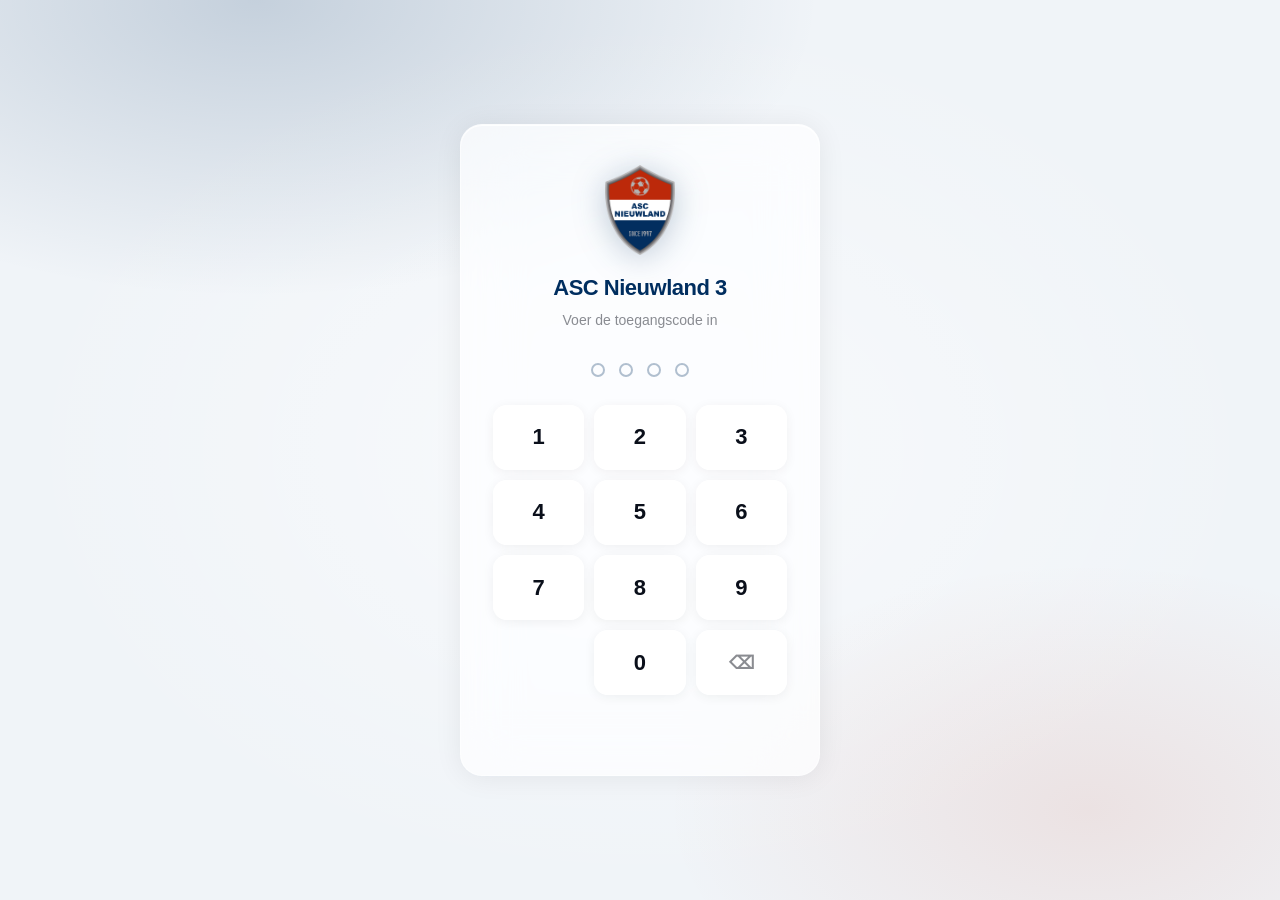
==== index.html @ e9def79f "Huisstijl: blauw/rood/wit kleurenschema + team logo" ====
<!DOCTYPE html>
<html lang="nl">
<head>
  <meta charset="UTF-8">
  <meta name="viewport" content="width=device-width, initial-scale=1.0, viewport-fit=cover">
  <meta name="robots" content="noindex">
  <meta name="theme-color" content="#1a6b38">
  <title>Dashboard — ASC Nieuwland 3</title>
  <link rel="icon" href="data:image/svg+xml,<svg xmlns='http://www.w3.org/2000/svg' viewBox='0 0 100 100'><text y='.9em' font-size='90'>⚽</text></svg>">
  <link rel="stylesheet" href="css/style.css">
</head>
<body>
  <div class="wrap">
    <!-- Header -->
    <div class="pagina-header">
      <div>
        <div class="pagina-titel">Dashboard</div>
        <div class="pagina-ondertitel" id="dash-datum">Laden…</div>
      </div>
      <button class="btn btn-glas btn-sm" id="uitlog-btn" title="Uitloggen">🔒 Uitloggen</button>
    </div>

    <!-- Team header kaart -->
    <div class="glass-kaart dash-header">
      <div class="dash-header-rij">
        <div>
          <div class="dash-team-naam">ASC Nieuwland 3</div>
          <div style="font-size:13px;color:var(--inkt-zacht);margin-top:4px">Seizoen 2024/2025 · Zondag amateurs</div>
        </div>
        <div class="dash-badge"><img src="img/logo.png" alt="ASC Nieuwland" /></div>
      </div>
    </div>

    <!-- Snelle stats -->
    <div class="sectie-label">Seizoensoverzicht</div>
    <div class="stat-rij" id="snelle-stats">
      <div class="stat-pill"><div class="skeleton" style="height:32px;width:40px;margin:0 auto 8px"></div><div class="skeleton" style="height:10px;width:60px;margin:0 auto"></div></div>
      <div class="stat-pill"><div class="skeleton" style="height:32px;width:40px;margin:0 auto 8px"></div><div class="skeleton" style="height:10px;width:60px;margin:0 auto"></div></div>
      <div class="stat-pill"><div class="skeleton" style="height:32px;width:40px;margin:0 auto 8px"></div><div class="skeleton" style="height:10px;width:60px;margin:0 auto"></div></div>
    </div>

    <!-- Volgende wedstrijd -->
    <div class="sectie-label">Volgende wedstrijd</div>
    <div class="glass-kaart" id="volgende-wedstrijd">
      <div class="skeleton skeleton-kaart" style="margin:0;height:120px;border-radius:22px"></div>
    </div>

    <!-- Laatste uitslag -->
    <div class="sectie-label">Laatste uitslag</div>
    <div class="glass-kaart" id="laatste-uitslag">
      <div class="skeleton skeleton-kaart" style="margin:0;height:100px;border-radius:22px"></div>
    </div>

    <!-- Stand positie -->
    <div class="sectie-label">Klassering</div>
    <div class="glass-kaart" id="stand-positie">
      <div class="skeleton skeleton-kaart" style="margin:0;height:80px;border-radius:22px"></div>
    </div>

    <!-- Volgende training -->
    <div class="sectie-label">Volgende training</div>
    <div class="glass-kaart" id="volgende-training">
      <div class="skeleton skeleton-kaart" style="margin:0;height:80px;border-radius:22px"></div>
    </div>

    <!-- Snelkoppelingen -->
    <div class="sectie-label">Ga naar</div>
    <div style="display:grid;grid-template-columns:1fr 1fr;gap:10px;margin-bottom:20px">
      <a href="wedstrijden.html" class="glass-kaart klikbaar" style="padding:18px;display:flex;align-items:center;gap:12px;text-decoration:none">
        <span style="font-size:28px">⚽</span>
        <div>
          <div style="font-weight:700;font-size:15px;color:var(--inkt)">Wedstrijden</div>
          <div style="font-size:12px;color:var(--inkt-zacht)">Agenda & uitslagen</div>
        </div>
      </a>
      <a href="spelers.html" class="glass-kaart klikbaar" style="padding:18px;display:flex;align-items:center;gap:12px;text-decoration:none">
        <span style="font-size:28px">👥</span>
        <div>
          <div style="font-weight:700;font-size:15px;color:var(--inkt)">Spelers</div>
          <div style="font-size:12px;color:var(--inkt-zacht)">Selectie & stats</div>
        </div>
      </a>
      <a href="opstelling.html" class="glass-kaart klikbaar" style="padding:18px;display:flex;align-items:center;gap:12px;text-decoration:none">
        <span style="font-size:28px">📋</span>
        <div>
          <div style="font-weight:700;font-size:15px;color:var(--inkt)">Opstelling</div>
          <div style="font-size:12px;color:var(--inkt-zacht)">Formatie & veld</div>
        </div>
      </a>
      <a href="training.html" class="glass-kaart klikbaar" style="padding:18px;display:flex;align-items:center;gap:12px;text-decoration:none">
        <span style="font-size:28px">🏃</span>
        <div>
          <div style="font-weight:700;font-size:15px;color:var(--inkt)">Training</div>
          <div style="font-size:12px;color:var(--inkt-zacht)">Sessies & aanwezigheid</div>
        </div>
      </a>
    </div>
  </div>

  <script src="js/config.js"></script>
  <script src="js/auth.js"></script>
  <script>controleerAuth();</script>
  <script src="js/nav.js"></script>
  <script src="js/dashboard.js"></script>
</body>
</html>
---- css/style.css ----
/* ============================================================
   ASC Nieuwland 3 — iOS 26 Liquid Glass Design System
   Huisstijl: Blauw #002E5F · Rood #BD2B0B · Wit #FFFFFF
   ============================================================ */

/* ── Custom Properties ─────────────────────────────────────── */
:root {
  --blauw:        #002E5F;
  --blauw-licht:  #0d4a8a;
  --blauw-zacht:  rgba(0,46,95,0.10);
  --rood:         #BD2B0B;
  --rood-zacht:   rgba(189,43,11,0.10);
  --inkt:         #0a0f1a;
  --inkt-zacht:   rgba(10,15,26,0.48);
  --inkt-fijn:    rgba(10,15,26,0.28);
  --papier:       #f0f4f8;
  --glas:         rgba(255,255,255,0.70);
  --glas-rand:    rgba(255,255,255,0.52);
  --lijn:         rgba(10,15,26,0.10);
  --radius:       22px;
  --radius-sm:    14px;
  --radius-pill:  99px;
  --schaduw:      0 2px 28px rgba(0,0,0,0.07), inset 0 1px 0 rgba(255,255,255,0.9);
  --schaduw-hover:0 6px 36px rgba(0,0,0,0.13), inset 0 1px 0 rgba(255,255,255,0.95);
  --schaduw-diep: 0 12px 48px rgba(0,0,0,0.18), inset 0 1px 0 rgba(255,255,255,0.95);
  --transition:   0.2s ease;
  --font:         -apple-system, BlinkMacSystemFont, "SF Pro Display", "Helvetica Neue", sans-serif;
}

/* ── Reset & Base ───────────────────────────────────────────── */
*, *::before, *::after { box-sizing: border-box; margin: 0; padding: 0; }

html { font-size: 16px; -webkit-text-size-adjust: 100%; }

body {
  font-family: var(--font);
  color: var(--inkt);
  background-color: var(--papier);
  background-image:
    radial-gradient(ellipse 80% 60% at 20% 0%,   rgba(0,46,95,0.18) 0%, transparent 55%),
    radial-gradient(ellipse 60% 50% at 85% 90%,  rgba(189,43,11,0.09) 0%, transparent 55%),
    radial-gradient(ellipse 70% 70% at 50% 50%,  rgba(255,255,255,0.55) 0%, transparent 70%);
  background-attachment: fixed;
  background-size: cover;
  min-height: 100vh;
  padding-bottom: 100px;
  line-height: 1.5;
  -webkit-font-smoothing: antialiased;
}

a { color: inherit; text-decoration: none; }
button { font-family: var(--font); cursor: pointer; border: none; background: none; }
input, select, textarea { font-family: var(--font); }
img { max-width: 100%; display: block; }

/* ── Page Wrap & Animation ──────────────────────────────────── */
.wrap {
  max-width: 600px;
  margin: 0 auto;
  padding: 0 16px;
  animation: pagina-in 0.35s ease both;
}

@keyframes pagina-in {
  from { opacity: 0; transform: translateY(12px); }
  to   { opacity: 1; transform: none; }
}

/* ── Glass Card ─────────────────────────────────────────────── */
.glass-kaart {
  background: var(--glas);
  backdrop-filter: blur(28px) saturate(180%);
  -webkit-backdrop-filter: blur(28px) saturate(180%);
  border: 1px solid var(--glas-rand);
  border-radius: var(--radius);
  box-shadow: var(--schaduw);
  transition: box-shadow var(--transition), transform var(--transition);
  overflow: hidden;
}

.glass-kaart:active { transform: scale(0.98); }
.glass-kaart.klikbaar { cursor: pointer; }
.glass-kaart.klikbaar:hover { box-shadow: var(--schaduw-hover); }
.glass-kaart.klikbaar:active { transform: scale(0.96); }

/* ── Page Header ─────────────────────────────────────────────── */
.pagina-header {
  padding: 20px 0 8px;
  display: flex;
  align-items: center;
  justify-content: space-between;
  gap: 12px;
}

.pagina-titel {
  font-size: 28px;
  font-weight: 700;
  letter-spacing: -0.5px;
  color: var(--inkt);
  line-height: 1.1;
}

.pagina-ondertitel {
  font-size: 14px;
  color: var(--inkt-zacht);
  margin-top: 2px;
}

/* ── Section Label ──────────────────────────────────────────── */
.sectie-label {
  font-size: 11px;
  font-weight: 700;
  letter-spacing: 0.8px;
  text-transform: uppercase;
  color: var(--inkt-zacht);
  margin: 20px 0 8px 4px;
}

/* ── Tab Bar (bottom nav) ───────────────────────────────────── */
.tab-bar {
  position: fixed;
  bottom: 20px;
  left: 50%;
  transform: translateX(-50%);
  z-index: 1000;
  display: flex;
  align-items: center;
  gap: 0;
  padding: 10px 8px;
  background: rgba(255,255,255,0.82);
  backdrop-filter: blur(32px) saturate(200%);
  -webkit-backdrop-filter: blur(32px) saturate(200%);
  border: 1px solid rgba(255,255,255,0.80);
  border-radius: var(--radius-pill);
  box-shadow: 0 4px 32px rgba(0,0,0,0.14), inset 0 1px 0 rgba(255,255,255,0.95);
  min-width: 340px;
  max-width: calc(100vw - 32px);
}

.tab-item {
  flex: 1;
  display: flex;
  flex-direction: column;
  align-items: center;
  gap: 2px;
  padding: 6px 10px;
  border-radius: var(--radius-pill);
  cursor: pointer;
  transition: transform var(--transition), background var(--transition);
  text-decoration: none;
  color: var(--inkt-zacht);
  min-width: 52px;
}

.tab-item:active { transform: scale(0.90); }

.tab-item.actief {
  color: var(--blauw);
  transform: scale(1.06);
}

.tab-item .tab-icon {
  font-size: 22px;
  line-height: 1;
}

.tab-item .tab-label {
  font-size: 9px;
  font-weight: 600;
  letter-spacing: 0.2px;
  white-space: nowrap;
}

/* ── Pill Badge ─────────────────────────────────────────────── */
.badge {
  display: inline-flex;
  align-items: center;
  padding: 3px 10px;
  border-radius: var(--radius-pill);
  font-size: 11px;
  font-weight: 700;
  letter-spacing: 0.3px;
  white-space: nowrap;
}

.badge-blauw  { background: rgba(0,46,95,0.12);     color: var(--blauw); }
.badge-groen  { background: rgba(0,46,95,0.12);     color: var(--blauw); }
.badge-geel   { background: rgba(200,140,0,0.14);   color: #8a5f00; }
.badge-rood   { background: rgba(189,43,11,0.12);   color: var(--rood); }
.badge-grijs  { background: rgba(10,15,26,0.08);    color: var(--inkt-zacht); }
.badge-wit    { background: rgba(255,255,255,0.7);  color: var(--inkt); border: 1px solid var(--lijn); }

/* W/D/L result badges */
.badge-winst  { background: rgba(0,46,95,0.88);     color: #fff; }
.badge-gelijk { background: rgba(120,120,130,0.75); color: #fff; }
.badge-verlies{ background: rgba(189,43,11,0.88);   color: #fff; }

/* ── Buttons ────────────────────────────────────────────────── */
.btn {
  display: inline-flex;
  align-items: center;
  justify-content: center;
  gap: 6px;
  padding: 12px 24px;
  border-radius: var(--radius-pill);
  font-size: 15px;
  font-weight: 600;
  cursor: pointer;
  border: none;
  transition: transform var(--transition), box-shadow var(--transition), opacity var(--transition);
  letter-spacing: -0.1px;
}
.btn:active { transform: scale(0.96); }

.btn-primair {
  background: linear-gradient(135deg, var(--blauw-licht), var(--blauw));
  color: #fff;
  box-shadow: 0 4px 20px rgba(0,46,95,0.35);
}
.btn-primair:hover { box-shadow: 0 6px 28px rgba(0,46,95,0.45); }

.btn-glas {
  background: var(--glas);
  color: var(--blauw);
  border: 1px solid var(--glas-rand);
  backdrop-filter: blur(20px);
  box-shadow: var(--schaduw);
}

.btn-gevaar {
  background: rgba(189,43,11,0.90);
  color: #fff;
  box-shadow: 0 4px 20px rgba(189,43,11,0.3);
}

.btn-sm {
  padding: 7px 14px;
  font-size: 13px;
}

.btn-icon {
  width: 36px;
  height: 36px;
  padding: 0;
  border-radius: var(--radius-sm);
  font-size: 16px;
  background: var(--glas);
  border: 1px solid var(--lijn);
  color: var(--inkt-zacht);
  box-shadow: 0 1px 8px rgba(0,0,0,0.05);
}

/* Floating action button */
.fab {
  position: fixed;
  bottom: 100px;
  right: 20px;
  width: 56px;
  height: 56px;
  border-radius: 50%;
  background: linear-gradient(135deg, var(--blauw-licht), var(--blauw));
  color: #fff;
  font-size: 24px;
  display: flex;
  align-items: center;
  justify-content: center;
  box-shadow: 0 6px 24px rgba(0,46,95,0.42);
  cursor: pointer;
  border: none;
  z-index: 100;
  transition: transform var(--transition), box-shadow var(--transition);
}
.fab:hover { box-shadow: 0 10px 32px rgba(0,46,95,0.52); }
.fab:active { transform: scale(0.92); }

/* ── Tab Switcher ───────────────────────────────────────────── */
.tab-switcher {
  display: flex;
  gap: 6px;
  padding: 4px;
  background: rgba(10,15,26,0.06);
  border-radius: var(--radius-pill);
  margin: 12px 0;
}

.tab-switch-item {
  flex: 1;
  padding: 8px 16px;
  border-radius: var(--radius-pill);
  font-size: 14px;
  font-weight: 600;
  text-align: center;
  cursor: pointer;
  border: none;
  background: transparent;
  color: var(--inkt-zacht);
  transition: all var(--transition);
}

.tab-switch-item.actief {
  background: #fff;
  color: var(--blauw);
  box-shadow: 0 2px 12px rgba(0,0,0,0.10);
}

/* ── Skeleton Loaders ───────────────────────────────────────── */
.skeleton {
  background: linear-gradient(90deg,
    rgba(0,46,95,0.06) 25%,
    rgba(0,46,95,0.10) 50%,
    rgba(0,46,95,0.06) 75%);
  background-size: 200% 100%;
  animation: skeleton-shine 1.6s ease infinite;
  border-radius: var(--radius-sm);
}

@keyframes skeleton-shine {
  0%   { background-position: 200% 0; }
  100% { background-position: -200% 0; }
}

.skeleton-kaart {
  height: 90px;
  margin-bottom: 12px;
  border-radius: var(--radius);
}

.skeleton-rij {
  height: 22px;
  margin-bottom: 10px;
  border-radius: var(--radius-sm);
}

.skeleton-tekst { height: 16px; border-radius: 8px; }

/* ── Empty State ────────────────────────────────────────────── */
.leeg-staat {
  text-align: center;
  padding: 48px 24px;
  color: var(--inkt-zacht);
}
.leeg-staat .leeg-icoon { font-size: 48px; margin-bottom: 12px; }
.leeg-staat .leeg-tekst { font-size: 16px; font-weight: 500; margin-bottom: 6px; }
.leeg-staat .leeg-sub   { font-size: 14px; opacity: 0.7; }

/* ── Form Elements ──────────────────────────────────────────── */
.formulier-groep {
  display: flex;
  flex-direction: column;
  gap: 6px;
  margin-bottom: 16px;
}

.formulier-label {
  font-size: 12px;
  font-weight: 700;
  letter-spacing: 0.5px;
  text-transform: uppercase;
  color: var(--inkt-zacht);
}

.formulier-input,
.formulier-select,
.formulier-textarea {
  width: 100%;
  padding: 12px 16px;
  border-radius: var(--radius-sm);
  border: 1px solid var(--lijn);
  background: rgba(255,255,255,0.80);
  font-size: 15px;
  color: var(--inkt);
  outline: none;
  transition: border-color var(--transition), box-shadow var(--transition);
  -webkit-appearance: none;
  appearance: none;
}

.formulier-input:focus,
.formulier-select:focus,
.formulier-textarea:focus {
  border-color: var(--blauw);
  box-shadow: 0 0 0 3px rgba(0,46,95,0.15);
}

.formulier-textarea {
  resize: vertical;
  min-height: 80px;
}

.formulier-select {
  background-image: url("data:image/svg+xml,%3Csvg xmlns='http://www.w3.org/2000/svg' width='12' height='8' viewBox='0 0 12 8'%3E%3Cpath d='M1 1l5 5 5-5' stroke='%230a0f1a' stroke-width='1.5' fill='none' stroke-linecap='round'/%3E%3C/svg%3E");
  background-repeat: no-repeat;
  background-position: right 14px center;
  padding-right: 36px;
}

/* ── Modal / Bottom Sheet ───────────────────────────────────── */
.modal-overlay {
  position: fixed;
  inset: 0;
  background: rgba(0,0,0,0.40);
  backdrop-filter: blur(4px);
  z-index: 500;
  display: flex;
  align-items: flex-end;
  justify-content: center;
  padding: 0;
  opacity: 0;
  transition: opacity 0.25s ease;
  pointer-events: none;
}

.modal-overlay.open {
  opacity: 1;
  pointer-events: all;
}

.modal-sheet {
  width: 100%;
  max-width: 600px;
  background: rgba(240,244,248,0.96);
  backdrop-filter: blur(40px) saturate(200%);
  -webkit-backdrop-filter: blur(40px) saturate(200%);
  border: 1px solid rgba(255,255,255,0.70);
  border-radius: var(--radius) var(--radius) 0 0;
  box-shadow: 0 -8px 48px rgba(0,0,0,0.16);
  padding: 0 0 env(safe-area-inset-bottom, 16px);
  transform: translateY(100%);
  transition: transform 0.35s cubic-bezier(0.34,1.20,0.64,1);
  max-height: 92vh;
  overflow-y: auto;
}

.modal-overlay.open .modal-sheet {
  transform: translateY(0);
}

.modal-handel {
  width: 36px;
  height: 4px;
  background: rgba(10,15,26,0.18);
  border-radius: 2px;
  margin: 12px auto 0;
}

.modal-hoofd {
  padding: 16px 20px;
  border-bottom: 1px solid var(--lijn);
  display: flex;
  align-items: center;
  justify-content: space-between;
}

.modal-titel {
  font-size: 17px;
  font-weight: 700;
  color: var(--inkt);
}

.modal-inhoud {
  padding: 20px;
}

.modal-voet {
  padding: 12px 20px;
  display: flex;
  gap: 10px;
  border-top: 1px solid var(--lijn);
}

.modal-sluiten {
  width: 30px;
  height: 30px;
  border-radius: 50%;
  background: rgba(10,15,26,0.08);
  border: none;
  cursor: pointer;
  font-size: 16px;
  display: flex;
  align-items: center;
  justify-content: center;
  color: var(--inkt-zacht);
}

/* ── Dashboard Specific ─────────────────────────────────────── */
.dash-header {
  padding: 24px 20px;
  display: flex;
  flex-direction: column;
  gap: 4px;
}

.dash-team-naam {
  font-size: 22px;
  font-weight: 800;
  color: var(--blauw);
  letter-spacing: -0.5px;
}

.dash-datum {
  font-size: 14px;
  color: var(--inkt-zacht);
}

.dash-badge {
  width: 52px;
  height: 52px;
  border-radius: 50%;
  border: 2px solid rgba(0,46,95,0.15);
  overflow: hidden;
  flex-shrink: 0;
  background: #fff;
}

.dash-badge img {
  width: 100%;
  height: 100%;
  object-fit: contain;
}

.dash-header-rij {
  display: flex;
  align-items: center;
  justify-content: space-between;
}

/* Next match card */
.volgende-wedstrijd {
  padding: 20px;
  display: flex;
  flex-direction: column;
  gap: 10px;
}

.volgende-wedstrijd .tegenstander {
  font-size: 20px;
  font-weight: 700;
  color: var(--inkt);
}

.volgende-wedstrijd .countdown {
  font-size: 36px;
  font-weight: 800;
  color: var(--blauw);
  line-height: 1;
}

.volgende-wedstrijd .countdown-label {
  font-size: 12px;
  color: var(--inkt-zacht);
  font-weight: 600;
  letter-spacing: 0.5px;
}

/* Stat pills row */
.stat-rij {
  display: grid;
  grid-template-columns: repeat(3, 1fr);
  gap: 10px;
  margin-bottom: 12px;
}

.stat-pill {
  background: var(--glas);
  backdrop-filter: blur(20px) saturate(160%);
  -webkit-backdrop-filter: blur(20px) saturate(160%);
  border: 1px solid var(--glas-rand);
  border-radius: var(--radius-sm);
  box-shadow: var(--schaduw);
  padding: 14px 12px;
  text-align: center;
}

.stat-pill .stat-getal {
  font-size: 28px;
  font-weight: 800;
  color: var(--blauw);
  line-height: 1;
}

.stat-pill .stat-label {
  font-size: 10px;
  font-weight: 600;
  color: var(--inkt-zacht);
  text-transform: uppercase;
  letter-spacing: 0.5px;
  margin-top: 4px;
}

/* Stand positie */
.positie-kaart {
  padding: 20px;
  display: flex;
  align-items: center;
  gap: 16px;
}

.positie-getal {
  font-size: 52px;
  font-weight: 900;
  color: var(--blauw);
  line-height: 1;
  letter-spacing: -2px;
}

.positie-info .label {
  font-size: 12px;
  color: var(--inkt-zacht);
  font-weight: 600;
  text-transform: uppercase;
  letter-spacing: 0.5px;
}

.positie-info .team {
  font-size: 16px;
  font-weight: 700;
  color: var(--inkt);
  margin-top: 2px;
}

/* Score display */
.score-groot {
  font-size: 42px;
  font-weight: 900;
  letter-spacing: -1px;
  color: var(--inkt);
  line-height: 1;
}

/* ── Match Cards (wedstrijden) ───────────────────────────────── */
.wedstrijd-kaart {
  padding: 16px;
  display: flex;
  align-items: center;
  gap: 14px;
  margin-bottom: 10px;
  cursor: pointer;
  position: relative;
}

.wedstrijd-datum-blok {
  display: flex;
  flex-direction: column;
  align-items: center;
  min-width: 40px;
  flex-shrink: 0;
}

.wedstrijd-datum-dag  { font-size: 22px; font-weight: 800; color: var(--blauw); line-height: 1; }
.wedstrijd-datum-mnd  { font-size: 10px; font-weight: 700; text-transform: uppercase; color: var(--inkt-zacht); letter-spacing: 0.5px; }

.wedstrijd-midden {
  flex: 1;
  min-width: 0;
}

.wedstrijd-teams {
  font-size: 15px;
  font-weight: 700;
  color: var(--inkt);
  white-space: nowrap;
  overflow: hidden;
  text-overflow: ellipsis;
}

.wedstrijd-locatie {
  font-size: 12px;
  color: var(--inkt-zacht);
  margin-top: 4px;
  display: flex;
  align-items: center;
  gap: 4px;
}

.wedstrijd-rechts {
  display: flex;
  flex-direction: column;
  align-items: center;
  gap: 6px;
  flex-shrink: 0;
}

.wedstrijd-score {
  font-size: 20px;
  font-weight: 800;
  color: var(--inkt);
  line-height: 1;
  white-space: nowrap;
}

.wedstrijd-tijd {
  font-size: 14px;
  font-weight: 700;
  color: var(--blauw);
}

.wedstrijd-bewerk {
  position: absolute;
  top: 10px;
  right: 10px;
  width: 28px;
  height: 28px;
  border-radius: 8px;
  background: rgba(10,15,26,0.06);
  border: 1px solid var(--lijn);
  cursor: pointer;
  font-size: 13px;
  display: flex;
  align-items: center;
  justify-content: center;
  color: var(--inkt-zacht);
  transition: all var(--transition);
}
.wedstrijd-bewerk:hover { background: var(--blauw-zacht); color: var(--blauw); }

/* ── Player Cards (spelers) ─────────────────────────────────── */
.spelers-grid {
  display: grid;
  grid-template-columns: 1fr 1fr;
  gap: 12px;
}

.speler-kaart {
  padding: 16px;
  position: relative;
  cursor: pointer;
  min-height: 140px;
  display: flex;
  flex-direction: column;
  justify-content: space-between;
}

.speler-rugnummer {
  position: absolute;
  top: 12px;
  right: 14px;
  font-size: 32px;
  font-weight: 900;
  line-height: 1;
  letter-spacing: -1px;
  color: rgba(0,46,95,0.14);
}

.speler-foto {
  width: 52px;
  height: 52px;
  border-radius: 50%;
  object-fit: cover;
  border: 2px solid rgba(0,46,95,0.25);
  margin-bottom: 8px;
}

.speler-foto-placeholder {
  width: 52px;
  height: 52px;
  border-radius: 50%;
  background: var(--blauw-zacht);
  display: flex;
  align-items: center;
  justify-content: center;
  font-size: 22px;
  margin-bottom: 8px;
  border: 2px solid rgba(0,46,95,0.15);
}

.speler-naam {
  font-size: 15px;
  font-weight: 700;
  color: var(--inkt);
  margin-bottom: 4px;
  line-height: 1.2;
}

.speler-stats {
  display: flex;
  gap: 8px;
  margin-top: 8px;
  flex-wrap: wrap;
}

.speler-stat {
  font-size: 11px;
  color: var(--inkt-zacht);
  display: flex;
  align-items: center;
  gap: 2px;
  font-weight: 600;
}

.speler-positie-badge {
  display: inline-flex;
  align-items: center;
  padding: 2px 8px;
  border-radius: var(--radius-pill);
  font-size: 10px;
  font-weight: 800;
  letter-spacing: 0.5px;
  text-transform: uppercase;
}

.pos-GK  { background: rgba(200,140,0,0.15);   color: #8a5f00; }
.pos-DEF { background: rgba(0,46,95,0.14);      color: var(--blauw); }
.pos-MID { background: rgba(0,46,95,0.08);      color: var(--blauw-licht); }
.pos-AAN { background: rgba(189,43,11,0.12);    color: var(--rood); }

/* Player detail modal */
.speler-detail {
  display: flex;
  align-items: center;
  gap: 16px;
  margin-bottom: 20px;
}

.speler-detail-foto {
  width: 72px;
  height: 72px;
  border-radius: 50%;
  object-fit: cover;
  border: 3px solid rgba(0,46,95,0.25);
  flex-shrink: 0;
}

.speler-detail-naam {
  font-size: 22px;
  font-weight: 800;
  color: var(--inkt);
  line-height: 1.1;
}

.speler-stats-grid {
  display: grid;
  grid-template-columns: repeat(3, 1fr);
  gap: 10px;
  margin-bottom: 20px;
}

.speler-stat-kaart {
  background: var(--blauw-zacht);
  border-radius: var(--radius-sm);
  padding: 12px;
  text-align: center;
}

.speler-stat-kaart .getal {
  font-size: 24px;
  font-weight: 800;
  color: var(--blauw);
}

.speler-stat-kaart .label {
  font-size: 10px;
  color: var(--inkt-zacht);
  font-weight: 600;
  text-transform: uppercase;
  letter-spacing: 0.5px;
  margin-top: 2px;
}

/* ── Opstelling (Formation Pitch) ───────────────────────────── */
.veld-container {
  position: relative;
  width: 100%;
  aspect-ratio: 0.65;
  border-radius: var(--radius);
  overflow: hidden;
  background: repeating-linear-gradient(
    to bottom,
    #2d7a3e 0px,
    #2d7a3e 40px,
    #2a7240 40px,
    #2a7240 80px
  );
  box-shadow: var(--schaduw);
  margin: 12px 0;
}

.veld-svg {
  position: absolute;
  inset: 0;
  width: 100%;
  height: 100%;
  pointer-events: none;
}

.speler-positie {
  position: absolute;
  transform: translate(-50%, -50%);
  display: flex;
  flex-direction: column;
  align-items: center;
  gap: 3px;
  cursor: pointer;
  z-index: 10;
  transition: transform var(--transition);
}

.speler-positie:active { transform: translate(-50%, -50%) scale(0.90); }

.speler-cirkel {
  width: 40px;
  height: 40px;
  border-radius: 50%;
  background: rgba(255,255,255,0.92);
  backdrop-filter: blur(12px);
  border: 2px solid rgba(255,255,255,0.95);
  box-shadow: 0 3px 12px rgba(0,0,0,0.25), inset 0 1px 0 rgba(255,255,255,1);
  display: flex;
  flex-direction: column;
  align-items: center;
  justify-content: center;
  font-size: 12px;
  font-weight: 800;
  color: var(--blauw);
  line-height: 1;
}

.speler-cirkel.leeg {
  background: rgba(255,255,255,0.35);
  border: 2px dashed rgba(255,255,255,0.60);
  color: rgba(255,255,255,0.70);
  font-size: 18px;
  font-weight: 400;
}

.speler-positie-naam {
  font-size: 9px;
  font-weight: 700;
  color: rgba(255,255,255,0.95);
  text-shadow: 0 1px 4px rgba(0,0,0,0.50);
  text-align: center;
  max-width: 60px;
  overflow: hidden;
  text-overflow: ellipsis;
  white-space: nowrap;
  letter-spacing: 0.2px;
}

.formatie-kiezer {
  display: flex;
  gap: 6px;
  flex-wrap: wrap;
  margin: 8px 0;
}

.formatie-pill {
  padding: 7px 16px;
  border-radius: var(--radius-pill);
  font-size: 13px;
  font-weight: 700;
  background: var(--glas);
  border: 1px solid var(--lijn);
  color: var(--inkt-zacht);
  cursor: pointer;
  transition: all var(--transition);
}

.formatie-pill.actief {
  background: var(--blauw);
  color: #fff;
  border-color: var(--blauw);
}

/* ── Training Cards ─────────────────────────────────────────── */
.training-kaart {
  padding: 18px 20px;
  margin-bottom: 12px;
  cursor: pointer;
}

.training-datum-header {
  font-size: 11px;
  font-weight: 700;
  text-transform: uppercase;
  letter-spacing: 0.8px;
  color: var(--inkt-zacht);
  margin: 20px 0 8px 4px;
}

.training-datum-header:first-child { margin-top: 0; }

.training-titel {
  font-size: 17px;
  font-weight: 700;
  color: var(--inkt);
  margin-bottom: 6px;
}

.training-beschrijving {
  font-size: 14px;
  color: var(--inkt-zacht);
  line-height: 1.5;
}

.training-aanwezig {
  display: flex;
  align-items: center;
  gap: 6px;
  margin-top: 10px;
  font-size: 13px;
  color: var(--inkt-zacht);
}

.training-aanwezig .aantal {
  font-weight: 700;
  color: var(--blauw);
}

.training-notities {
  margin-top: 12px;
  padding: 12px;
  background: var(--blauw-zacht);
  border-radius: var(--radius-sm);
  font-size: 13px;
  color: var(--inkt);
  line-height: 1.5;
  display: none;
}

.training-notities.zichtbaar { display: block; }

.training-uitklap {
  font-size: 12px;
  font-weight: 700;
  color: var(--blauw);
  margin-top: 8px;
  cursor: pointer;
  display: inline-flex;
  align-items: center;
  gap: 4px;
}

/* ── Standings Table (stand) ────────────────────────────────── */
.stand-tabel-wrapper {
  overflow-x: auto;
  border-radius: var(--radius);
  box-shadow: var(--schaduw);
  background: var(--glas);
  backdrop-filter: blur(28px) saturate(180%);
  -webkit-backdrop-filter: blur(28px) saturate(180%);
  border: 1px solid var(--glas-rand);
}

.stand-tabel {
  width: 100%;
  border-collapse: collapse;
  font-size: 13px;
  min-width: 420px;
}

.stand-tabel thead th {
  padding: 10px 8px;
  text-align: center;
  font-size: 10px;
  font-weight: 700;
  text-transform: uppercase;
  letter-spacing: 0.6px;
  color: var(--inkt-zacht);
  border-bottom: 1px solid var(--lijn);
  background: rgba(255,255,255,0.40);
}

.stand-tabel thead th:first-child,
.stand-tabel thead th:nth-child(2) {
  text-align: left;
}

.stand-tabel thead th:first-child { width: 28px; padding-left: 16px; }
.stand-tabel thead th:nth-child(2) { min-width: 120px; }

.stand-tabel tbody tr {
  border-bottom: 1px solid var(--lijn);
  transition: background var(--transition);
}

.stand-tabel tbody tr:last-child { border-bottom: none; }
.stand-tabel tbody tr:hover { background: rgba(0,46,95,0.04); }

.stand-tabel tbody tr.eigen-team {
  background: rgba(0,46,95,0.08);
}

.stand-tabel tbody tr.eigen-team td {
  color: var(--blauw);
  font-weight: 700;
}

.stand-tabel tbody td {
  padding: 11px 8px;
  text-align: center;
  color: var(--inkt);
}

.stand-tabel tbody td:first-child { padding-left: 16px; }
.stand-tabel tbody td:nth-child(2) { text-align: left; font-weight: 600; }

.stand-tabel .punten-cel {
  font-weight: 800;
  color: var(--blauw);
  font-size: 14px;
}

.stand-bewerk-btn {
  width: 24px;
  height: 24px;
  border-radius: 6px;
  background: rgba(10,15,26,0.06);
  border: 1px solid var(--lijn);
  cursor: pointer;
  font-size: 12px;
  display: inline-flex;
  align-items: center;
  justify-content: center;
  color: var(--inkt-zacht);
  transition: all var(--transition);
}
.stand-bewerk-btn:hover { background: var(--blauw-zacht); color: var(--blauw); }

/* ── Login Page ─────────────────────────────────────────────── */
.login-pagina {
  min-height: 100vh;
  display: flex;
  align-items: center;
  justify-content: center;
  padding: 20px;
}

.login-kaart {
  width: 100%;
  max-width: 360px;
  padding: 40px 32px;
  text-align: center;
}

.login-logo {
  width: 90px;
  height: 90px;
  margin: 0 auto 16px;
  object-fit: contain;
  filter: drop-shadow(0 4px 16px rgba(0,46,95,0.25));
}

.login-team {
  font-size: 22px;
  font-weight: 800;
  color: var(--blauw);
  letter-spacing: -0.5px;
  margin-bottom: 6px;
}

.login-sub {
  font-size: 14px;
  color: var(--inkt-zacht);
  margin-bottom: 32px;
}

/* PIN dots */
.pin-dots {
  display: flex;
  justify-content: center;
  gap: 14px;
  margin-bottom: 28px;
}

.pin-dot {
  width: 14px;
  height: 14px;
  border-radius: 50%;
  border: 2px solid rgba(0,46,95,0.30);
  background: transparent;
  transition: all 0.15s ease;
}

.pin-dot.gevuld {
  background: var(--blauw);
  border-color: var(--blauw);
  transform: scale(1.15);
}

/* Keypad */
.keypad {
  display: grid;
  grid-template-columns: repeat(3, 1fr);
  gap: 10px;
  margin-bottom: 20px;
}

.keypad-toets {
  aspect-ratio: 1.4;
  border-radius: var(--radius-sm);
  background: rgba(255,255,255,0.72);
  backdrop-filter: blur(20px);
  border: 1px solid var(--glas-rand);
  box-shadow: 0 2px 12px rgba(0,0,0,0.06), inset 0 1px 0 rgba(255,255,255,0.9);
  font-size: 22px;
  font-weight: 600;
  color: var(--inkt);
  cursor: pointer;
  display: flex;
  align-items: center;
  justify-content: center;
  transition: transform 0.1s ease, box-shadow 0.1s ease, background 0.1s ease;
  user-select: none;
  -webkit-user-select: none;
}

.keypad-toets:active {
  transform: scale(0.92);
  background: rgba(0,46,95,0.12);
  box-shadow: 0 1px 6px rgba(0,0,0,0.08);
}

.keypad-toets.wissen {
  font-size: 18px;
  color: var(--inkt-zacht);
}

.keypad-nul {
  grid-column: 2;
}

.pin-fout {
  font-size: 13px;
  color: var(--rood);
  font-weight: 600;
  margin-top: 10px;
  min-height: 20px;
  animation: schudden 0.4s ease;
}

@keyframes schudden {
  0%, 100% { transform: translateX(0); }
  20%       { transform: translateX(-6px); }
  40%       { transform: translateX(6px); }
  60%       { transform: translateX(-4px); }
  80%       { transform: translateX(4px); }
}

/* ── Utility ────────────────────────────────────────────────── */
.mt-8  { margin-top: 8px; }
.mt-12 { margin-top: 12px; }
.mt-16 { margin-top: 16px; }
.mt-20 { margin-top: 20px; }
.mb-12 { margin-bottom: 12px; }
.mb-16 { margin-bottom: 16px; }
.flex  { display: flex; }
.flex-between { display: flex; align-items: center; justify-content: space-between; }
.flex-center  { display: flex; align-items: center; justify-content: center; }
.flex-gap-8   { gap: 8px; }
.flex-gap-12  { gap: 12px; }
.w-full { width: 100%; }
.tekst-rechts { text-align: right; }
.tekst-midden { text-align: center; }
.font-bold { font-weight: 700; }
.font-zwaar { font-weight: 800; }
.kleur-blauw { color: var(--blauw); }
.kleur-rood  { color: var(--rood); }
.kleur-zacht { color: var(--inkt-zacht); }
.verborgen { display: none !important; }

/* ── Responsive tweaks ──────────────────────────────────────── */
@media (max-width: 380px) {
  .spelers-grid { grid-template-columns: 1fr; }
  .stat-rij { grid-template-columns: repeat(3, 1fr); }
  .tab-bar { min-width: 300px; }
  .tab-item { min-width: 44px; padding: 6px 6px; }
}

@media (min-width: 600px) {
  .wrap { padding: 0 24px; }
  .spelers-grid { grid-template-columns: repeat(3, 1fr); }
}
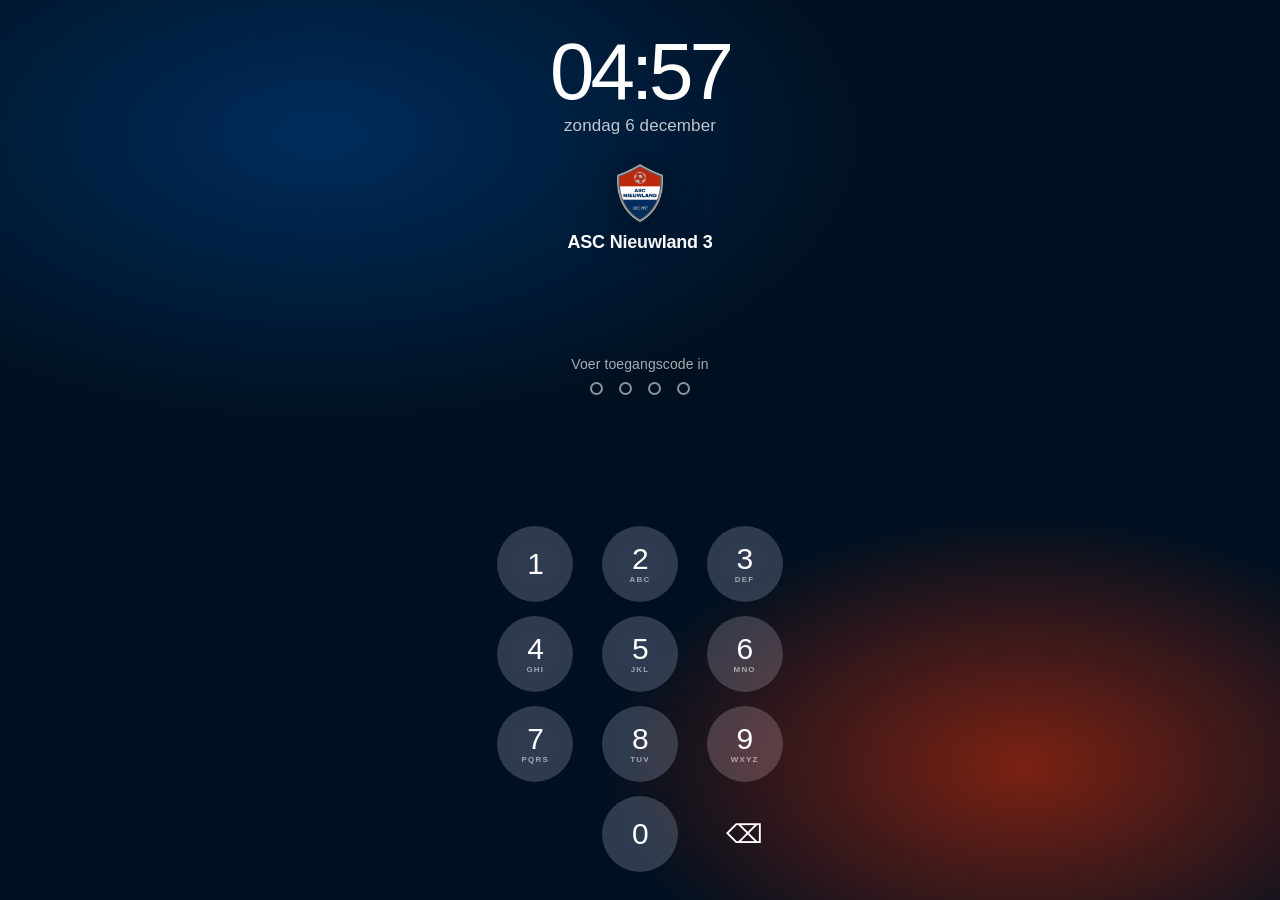
==== commit ea9092ec: "Dashboard terug naar originele scrollbare layout" ====
--- a/index.html
+++ b/index.html
@@ -4,13 +4,14 @@
   <meta charset="UTF-8">
   <meta name="viewport" content="width=device-width, initial-scale=1.0, viewport-fit=cover">
   <meta name="robots" content="noindex">
-  <meta name="theme-color" content="#1a6b38">
+  <meta name="theme-color" content="#002E5F">
   <title>Dashboard — ASC Nieuwland 3</title>
   <link rel="icon" href="data:image/svg+xml,<svg xmlns='http://www.w3.org/2000/svg' viewBox='0 0 100 100'><text y='.9em' font-size='90'>⚽</text></svg>">
   <link rel="stylesheet" href="css/style.css">
 </head>
 <body>
   <div class="wrap">
+
     <!-- Header -->
     <div class="pagina-header">
       <div>
@@ -95,6 +96,7 @@
         </div>
       </a>
     </div>
+
   </div>
 
   <script src="js/config.js"></script>
@@ -102,5 +104,8 @@
   <script>controleerAuth();</script>
   <script src="js/nav.js"></script>
   <script src="js/dashboard.js"></script>
+  <script>
+    document.getElementById("uitlog-btn").addEventListener("click", logUit);
+  </script>
 </body>
 </html>
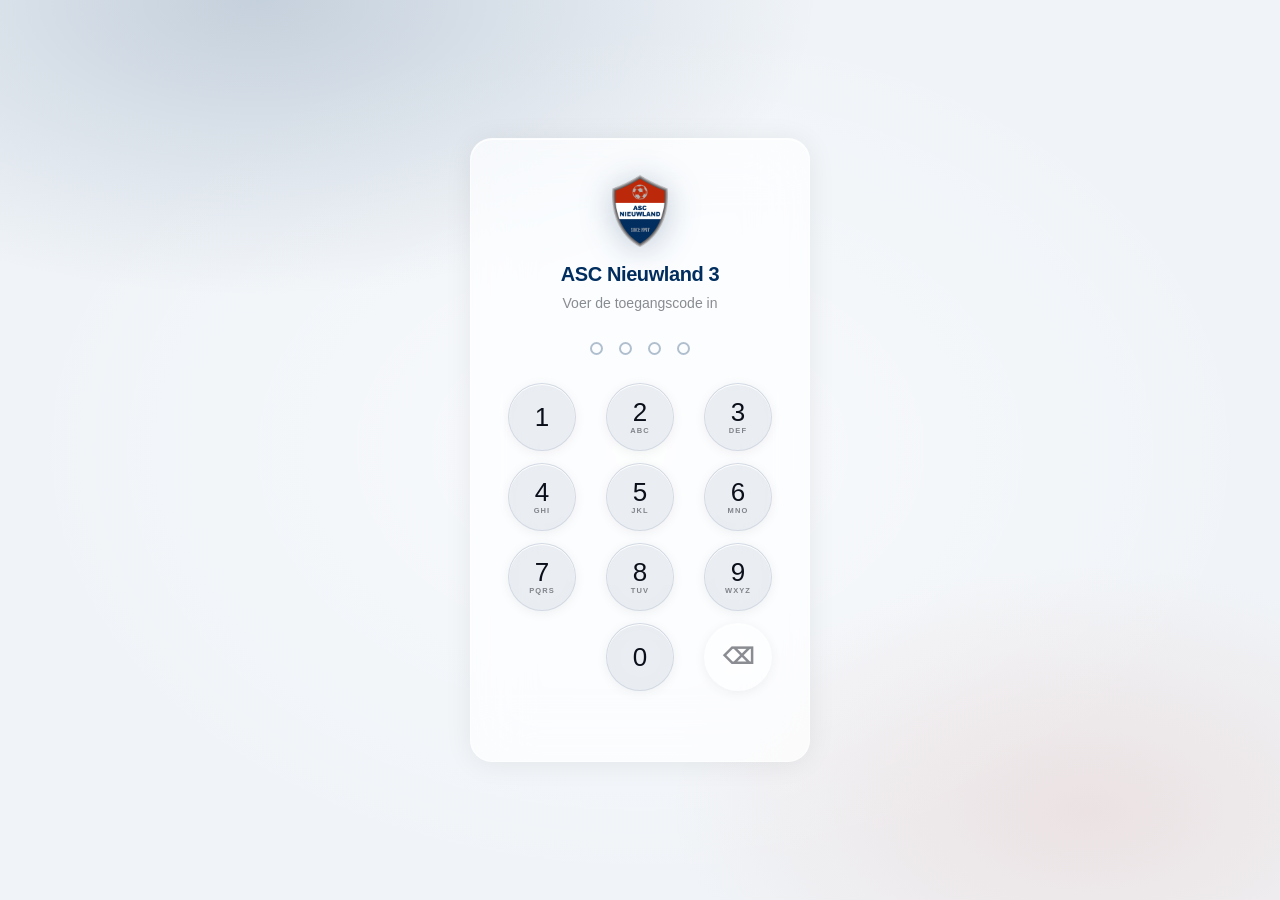
==== commit 27e26248: "Nav: vervang tab bar door hamburger dropdown menu, uitlog naar onderkant dashboard" ====
--- a/index.html
+++ b/index.html
@@ -18,7 +18,6 @@
         <div class="pagina-titel">Dashboard</div>
         <div class="pagina-ondertitel" id="dash-datum">Laden…</div>
       </div>
-      <button class="btn btn-glas btn-sm" id="uitlog-btn" title="Uitloggen">🔒 Uitloggen</button>
     </div>
 
     <!-- Team header kaart -->
@@ -97,6 +96,11 @@
       </a>
     </div>
 
+    <!-- Uitloggen -->
+    <div style="margin: 8px 0 24px">
+      <button id="uitlog-btn" class="btn btn-glas" style="width:100%;justify-content:center">🔒 Uitloggen</button>
+    </div>
+
   </div>
 
   <script src="js/config.js"></script>
@@ -104,8 +108,5 @@
   <script>controleerAuth();</script>
   <script src="js/nav.js"></script>
   <script src="js/dashboard.js"></script>
-  <script>
-    document.getElementById("uitlog-btn").addEventListener("click", logUit);
-  </script>
 </body>
 </html>
--- a/css/style.css
+++ b/css/style.css
@@ -43,7 +43,7 @@
   background-attachment: fixed;
   background-size: cover;
   min-height: 100vh;
-  padding-bottom: 100px;
+  padding-bottom: 32px;
   line-height: 1.5;
   -webkit-font-smoothing: antialiased;
 }
@@ -85,7 +85,7 @@
 
 /* ── Page Header ─────────────────────────────────────────────── */
 .pagina-header {
-  padding: 20px 0 8px;
+  padding: 20px 56px 8px 0;
   display: flex;
   align-items: center;
   justify-content: space-between;
@@ -116,60 +116,103 @@
   margin: 20px 0 8px 4px;
 }
 
-/* ── Tab Bar (bottom nav) ───────────────────────────────────── */
-.tab-bar {
+/* ── Hamburger navigatie ────────────────────────────────────── */
+.hamburger-btn {
   position: fixed;
-  bottom: 20px;
-  left: 50%;
-  transform: translateX(-50%);
+  top: 14px;
+  right: 16px;
+  z-index: 1001;
+  width: 44px;
+  height: 44px;
+  border-radius: 50%;
+  background: rgba(255,255,255,0.85);
+  backdrop-filter: blur(28px) saturate(180%);
+  -webkit-backdrop-filter: blur(28px) saturate(180%);
+  border: 1px solid rgba(255,255,255,0.82);
+  box-shadow: 0 2px 16px rgba(0,0,0,0.10), inset 0 1px 0 rgba(255,255,255,0.95);
+  cursor: pointer;
+  display: flex;
+  align-items: center;
+  justify-content: center;
+  transition: transform 0.12s ease;
+  -webkit-tap-highlight-color: transparent;
+}
+
+.hamburger-btn:active { transform: scale(0.90); }
+
+.hamburger-icoon {
+  font-size: 18px;
+  color: var(--inkt);
+  line-height: 1;
+  user-select: none;
+}
+
+.menu-backdrop {
+  position: fixed;
+  inset: 0;
+  z-index: 999;
+  pointer-events: none;
+}
+
+.menu-backdrop.open { pointer-events: auto; }
+
+.hamburger-menu {
+  position: fixed;
+  top: 66px;
+  right: 16px;
   z-index: 1000;
-  display: flex;
-  align-items: center;
-  gap: 0;
-  padding: 10px 8px;
-  background: rgba(255,255,255,0.82);
+  background: rgba(255,255,255,0.90);
   backdrop-filter: blur(32px) saturate(200%);
   -webkit-backdrop-filter: blur(32px) saturate(200%);
-  border: 1px solid rgba(255,255,255,0.80);
-  border-radius: var(--radius-pill);
-  box-shadow: 0 4px 32px rgba(0,0,0,0.14), inset 0 1px 0 rgba(255,255,255,0.95);
-  min-width: 340px;
-  max-width: calc(100vw - 32px);
-}
-
-.tab-item {
-  flex: 1;
-  display: flex;
-  flex-direction: column;
-  align-items: center;
-  gap: 2px;
-  padding: 6px 10px;
-  border-radius: var(--radius-pill);
-  cursor: pointer;
-  transition: transform var(--transition), background var(--transition);
+  border: 1px solid rgba(255,255,255,0.82);
+  border-radius: 20px;
+  box-shadow: 0 8px 40px rgba(0,0,0,0.14), inset 0 1px 0 rgba(255,255,255,0.95);
+  min-width: 210px;
+  overflow: hidden;
+  transform: scale(0.88) translateY(-10px);
+  transform-origin: top right;
+  opacity: 0;
+  pointer-events: none;
+  transition: transform 0.22s cubic-bezier(0.34,1.56,0.64,1), opacity 0.18s ease;
+}
+
+.hamburger-menu.open {
+  transform: scale(1) translateY(0);
+  opacity: 1;
+  pointer-events: auto;
+}
+
+.menu-item {
+  display: flex;
+  align-items: center;
+  gap: 14px;
+  padding: 14px 18px;
   text-decoration: none;
-  color: var(--inkt-zacht);
-  min-width: 52px;
-}
-
-.tab-item:active { transform: scale(0.90); }
-
-.tab-item.actief {
-  color: var(--blauw);
-  transform: scale(1.06);
-}
-
-.tab-item .tab-icon {
-  font-size: 22px;
-  line-height: 1;
-}
-
-.tab-item .tab-label {
-  font-size: 9px;
-  font-weight: 600;
-  letter-spacing: 0.2px;
-  white-space: nowrap;
-}
+  color: var(--inkt);
+  font-size: 15px;
+  font-weight: 500;
+  border-bottom: 1px solid rgba(10,15,26,0.06);
+  transition: background 0.1s ease;
+  position: relative;
+  -webkit-tap-highlight-color: transparent;
+}
+
+.menu-item:last-child { border-bottom: none; }
+.menu-item:active { background: rgba(0,46,95,0.06); }
+
+.menu-item.actief { color: var(--blauw); font-weight: 700; }
+
+.menu-actief-stip {
+  position: absolute;
+  right: 18px;
+  width: 8px;
+  height: 8px;
+  border-radius: 50%;
+  background: var(--blauw);
+}
+
+.menu-icoon { font-size: 20px; line-height: 1; }
+.menu-label { flex: 1; }
 
 /* ── Pill Badge ─────────────────────────────────────────────── */
 .badge {
@@ -1261,8 +1304,7 @@
 @media (max-width: 380px) {
   .spelers-grid { grid-template-columns: 1fr; }
   .stat-rij { grid-template-columns: repeat(3, 1fr); }
-  .tab-bar { min-width: 300px; }
-  .tab-item { min-width: 44px; padding: 6px 6px; }
+  .hamburger-menu { min-width: 180px; }
 }
 
 @media (min-width: 600px) {
